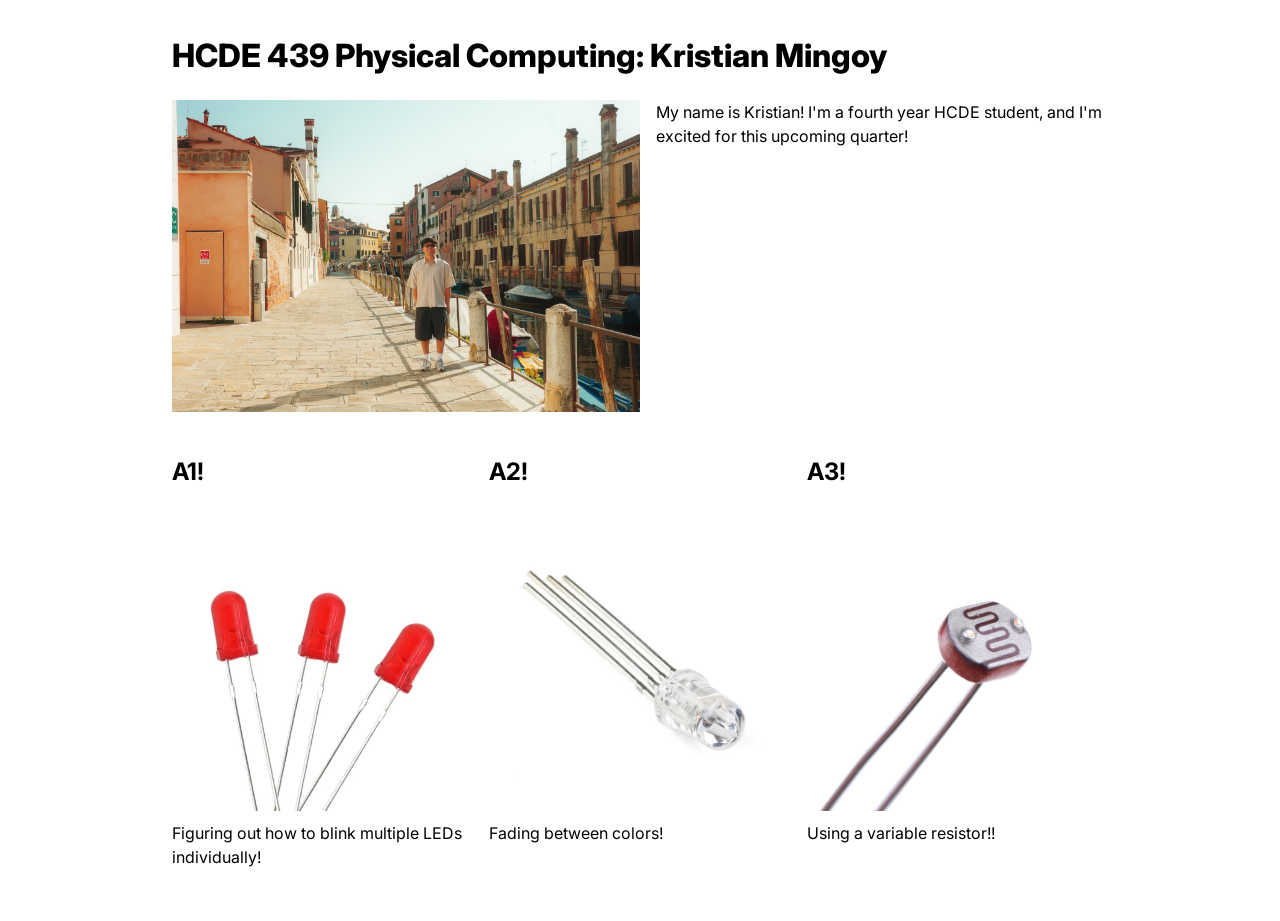
==== 439/index.html @ 4418c9a0 "eeee" ====
<!DOCTYPE html>
<html>
  <head>
    <meta charset="utf-8" />
    <meta name="viewport" content="width=device-width, maximum-scale=1.0" />

    <title>HCDE 439 - Kristian Mingoy</title>

    <link href="style.css" rel="stylesheet" />
  </head>
  <body>
    <h1>HCDE 439 Physical Computing: Kristian Mingoy</h1>

    <div class="header">
      <img src="images/kmin.JPG" />
      <p>
        My name is Kristian! I'm a fourth year HCDE student, and I'm excited
        for this upcoming quarter!
      </p>
    </div>

    <div class="grid">
      <div class="assignment">
        <a href="a1.html">
          <h2>A1!</h2>
          <img src="images/A1-cover.webp" />
        </a>
        <p>Figuring out how to blink multiple LEDs individually!</p>
      </div>

      <div class="assignment">
        <a href="a2.html">
          <h2>A2!</h2>
          <img src="images/a2-cover.webp" />
        </a>
        <p>Fading between colors!</p>
      </div>

      <div class="assignment">
        <a href="a3.html">
          <h2>A3!</h2>
          <img src="images/a3-cover.jpg" />
        </a>
        <p>Using a variable resistor!!</p>
      </div>
    </div>
  </body>
</html>
---- 439/style.css ----
@import url("https://fonts.googleapis.com/css2?family=Inter:wght@100;200;300;400;500;600;700;800;900&display=swap");

*,
*::before,
*::after {
  box-sizing: border-box;
}

* {
  margin: 0;
}

img,
picture,
video,
canvas,
svg {
  display: block;
  max-width: 100%;
  margin-bottom: 10px;
}

body {
  font-family: "Inter", sans-serif;
  line-height: 1.5;
  -webkit-font-smoothing: antialiased;
  max-width: 1000px;
  padding: 2em;
  margin: auto;
}

p {
    margin-bottom: 20px;
}

h1 {
  font-weight: 800;
  margin-bottom: 20px;
}

h2 {
  font-weight: 700;
  margin-bottom: 20px;
}


.header {
  display: flex;
  gap: 1em;
  margin-top: 1em;
}

.header img {
  width: 50%;
  object-fit: cover;
}

.grid {
  display: grid;
  grid-template-columns: repeat(auto-fit, minmax(250px, 1fr));
  gap: 1em;
  margin-top: 2em;
}

.assignment a {
  color: #000;
  text-decoration: none;
}

.assignment a:hover {
  color: #f06;
}

.assignment img {
  aspect-ratio: 1;
  object-fit: cover;
}

.assignment p {
  margin-top: 0.5em;
}
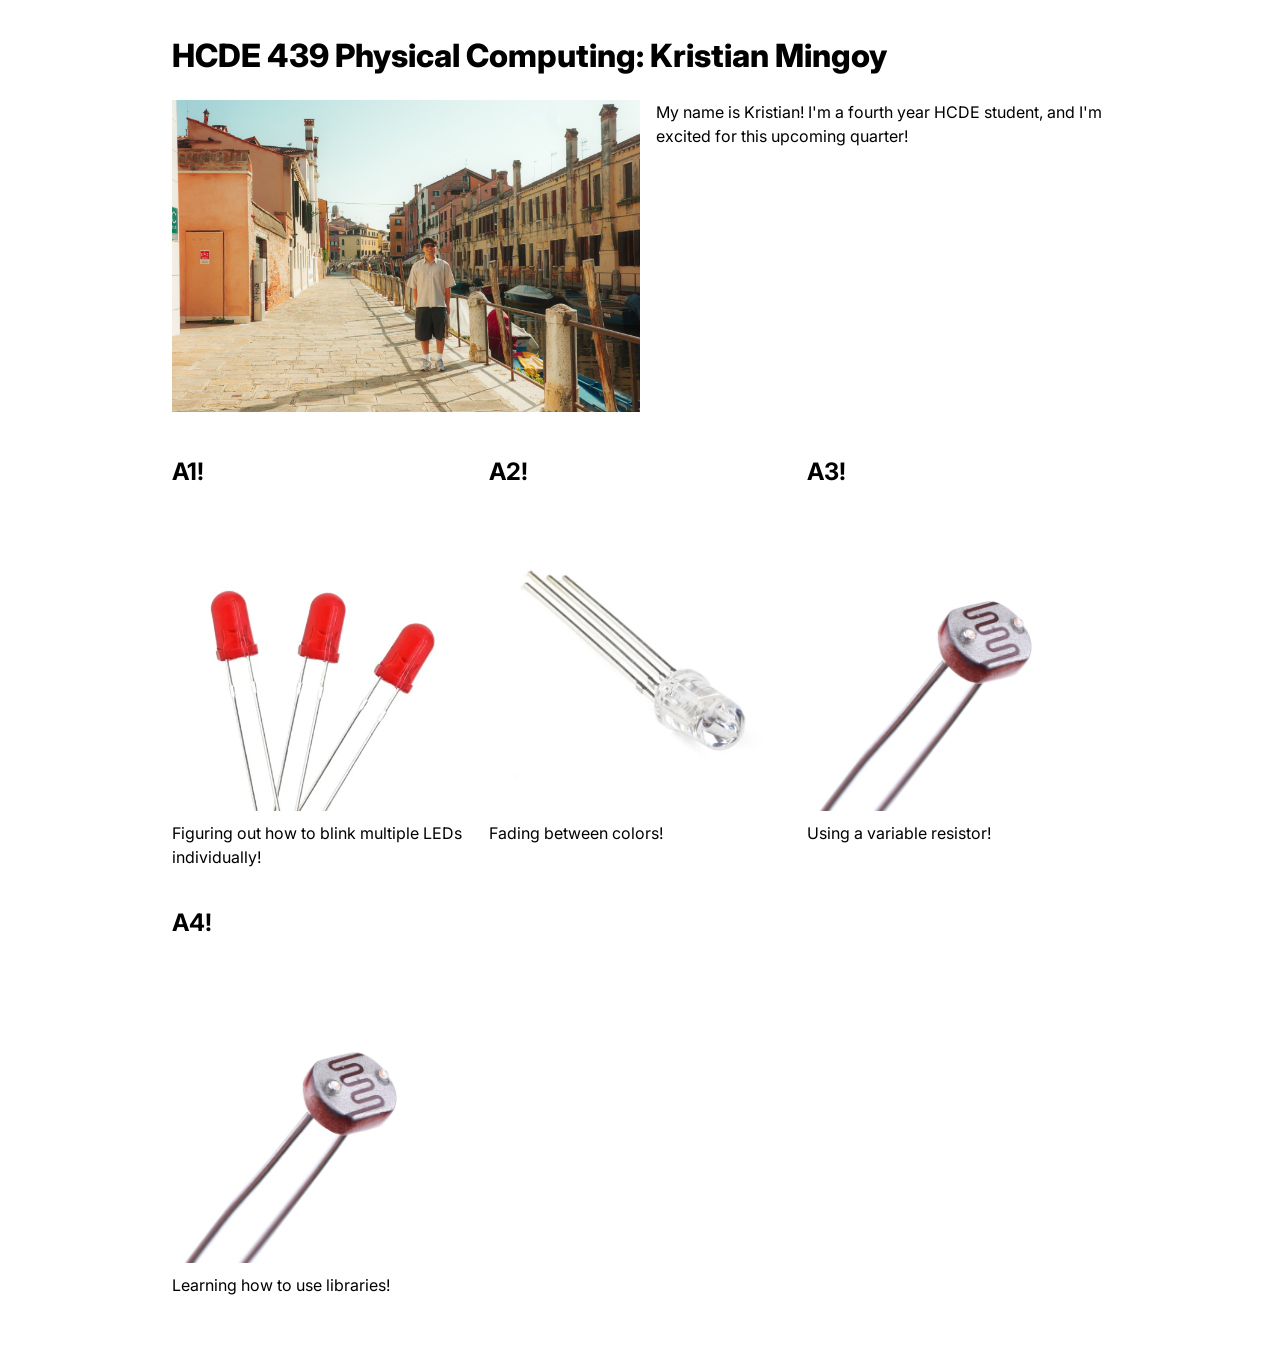
==== commit 676c6f7f: "a4updates" ====
--- a/439/index.html
+++ b/439/index.html
@@ -41,8 +41,17 @@
           <h2>A3!</h2>
           <img src="images/a3-cover.jpg" />
         </a>
-        <p>Using a variable resistor!!</p>
+        <p>Using a variable resistor!</p>
       </div>
+
+      <div class="assignment">
+        <a href="a4.html">
+          <h2>A4!</h2>
+          <img src="images/a3-cover.jpg" />
+        </a>
+        <p>Learning how to use libraries!</p>
+      </div>
+
     </div>
   </body>
 </html>
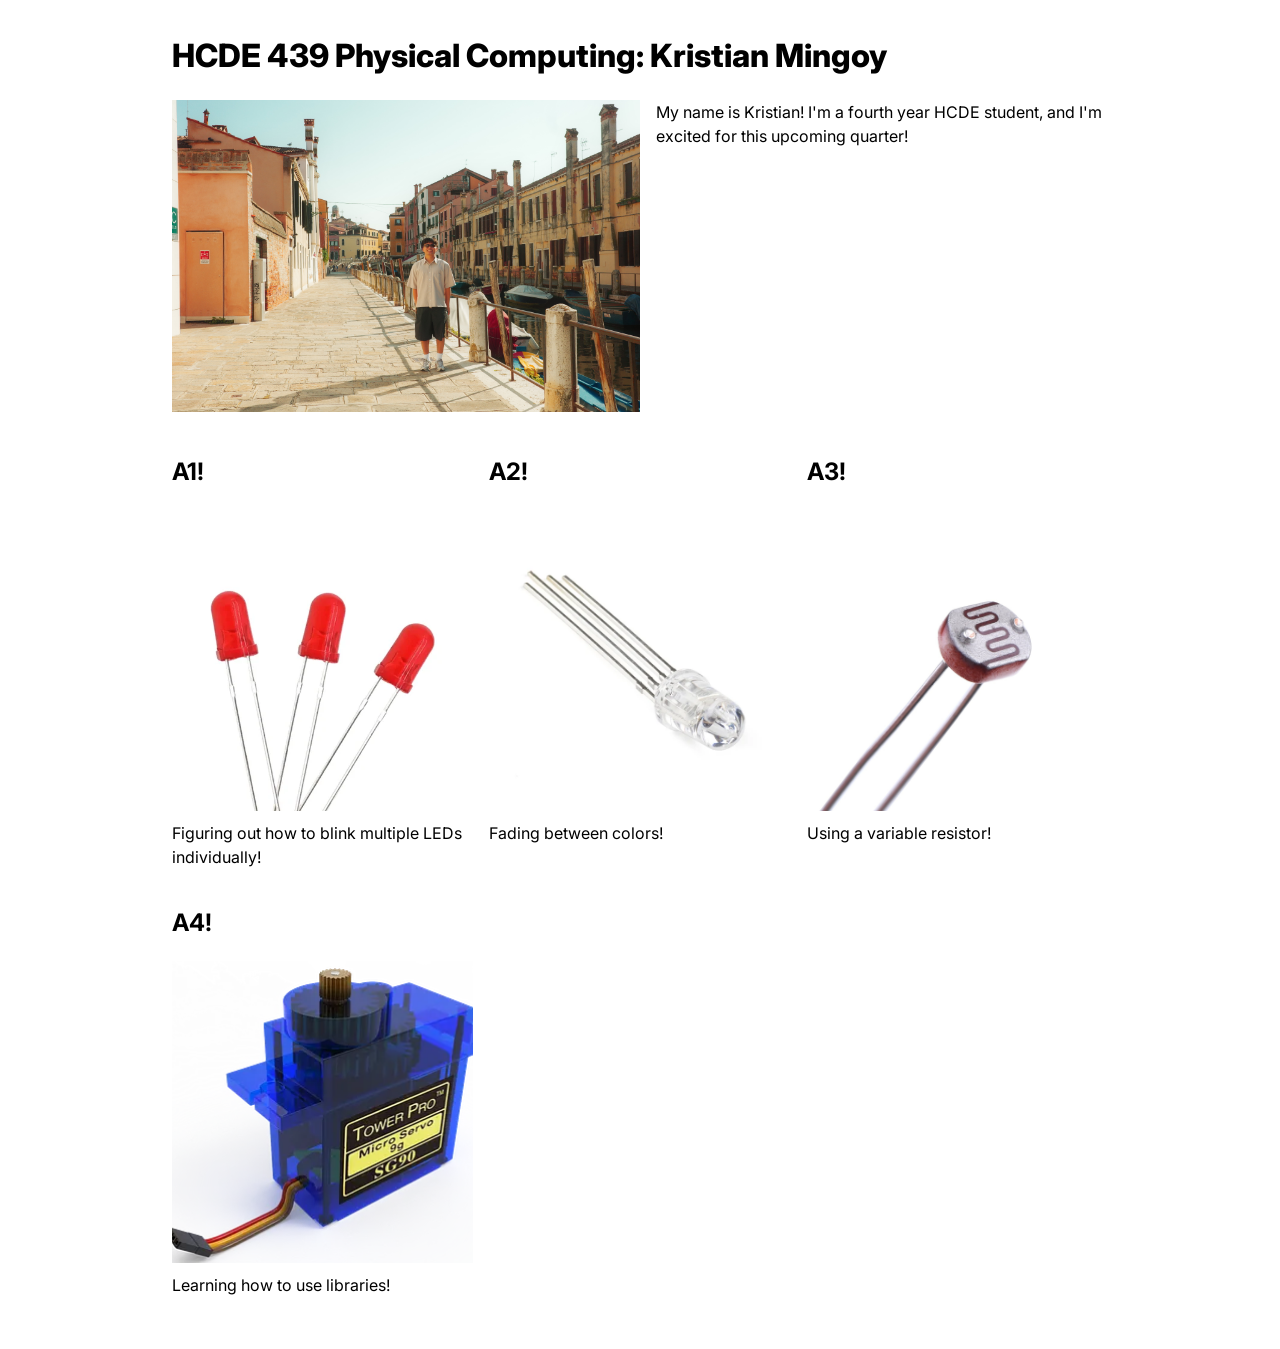
==== commit 7aec24cb: "upda4" ====
--- a/439/index.html
+++ b/439/index.html
@@ -47,7 +47,7 @@
       <div class="assignment">
         <a href="a4.html">
           <h2>A4!</h2>
-          <img src="images/a3-cover.jpg" />
+          <img src="images/a4-cover.png" />
         </a>
         <p>Learning how to use libraries!</p>
       </div>
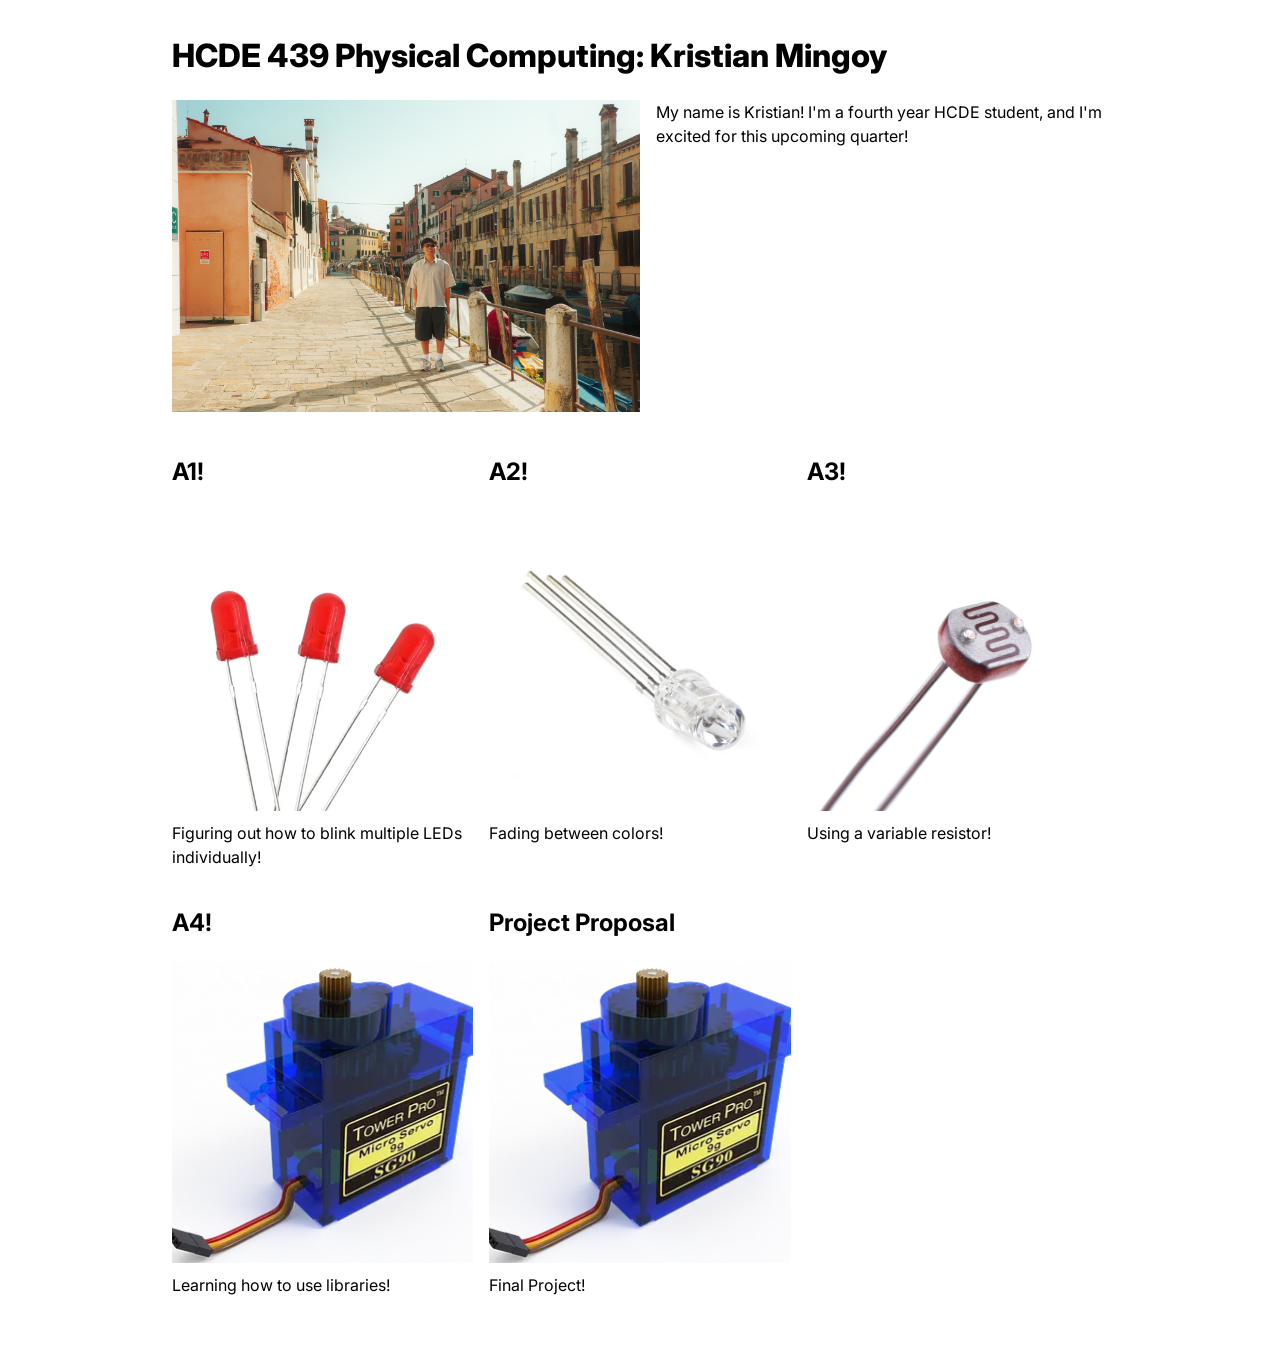
==== commit d71a6c53: "projectproposal" ====
--- a/439/index.html
+++ b/439/index.html
@@ -52,6 +52,14 @@
         <p>Learning how to use libraries!</p>
       </div>
 
+      <div class="assignment">
+        <a href="projectProposal.html">
+          <h2>Project Proposal</h2>
+          <img src="images/a4-cover.png" />
+        </a>
+        <p>Final Project!</p>
+      </div>
+
     </div>
   </body>
 </html>
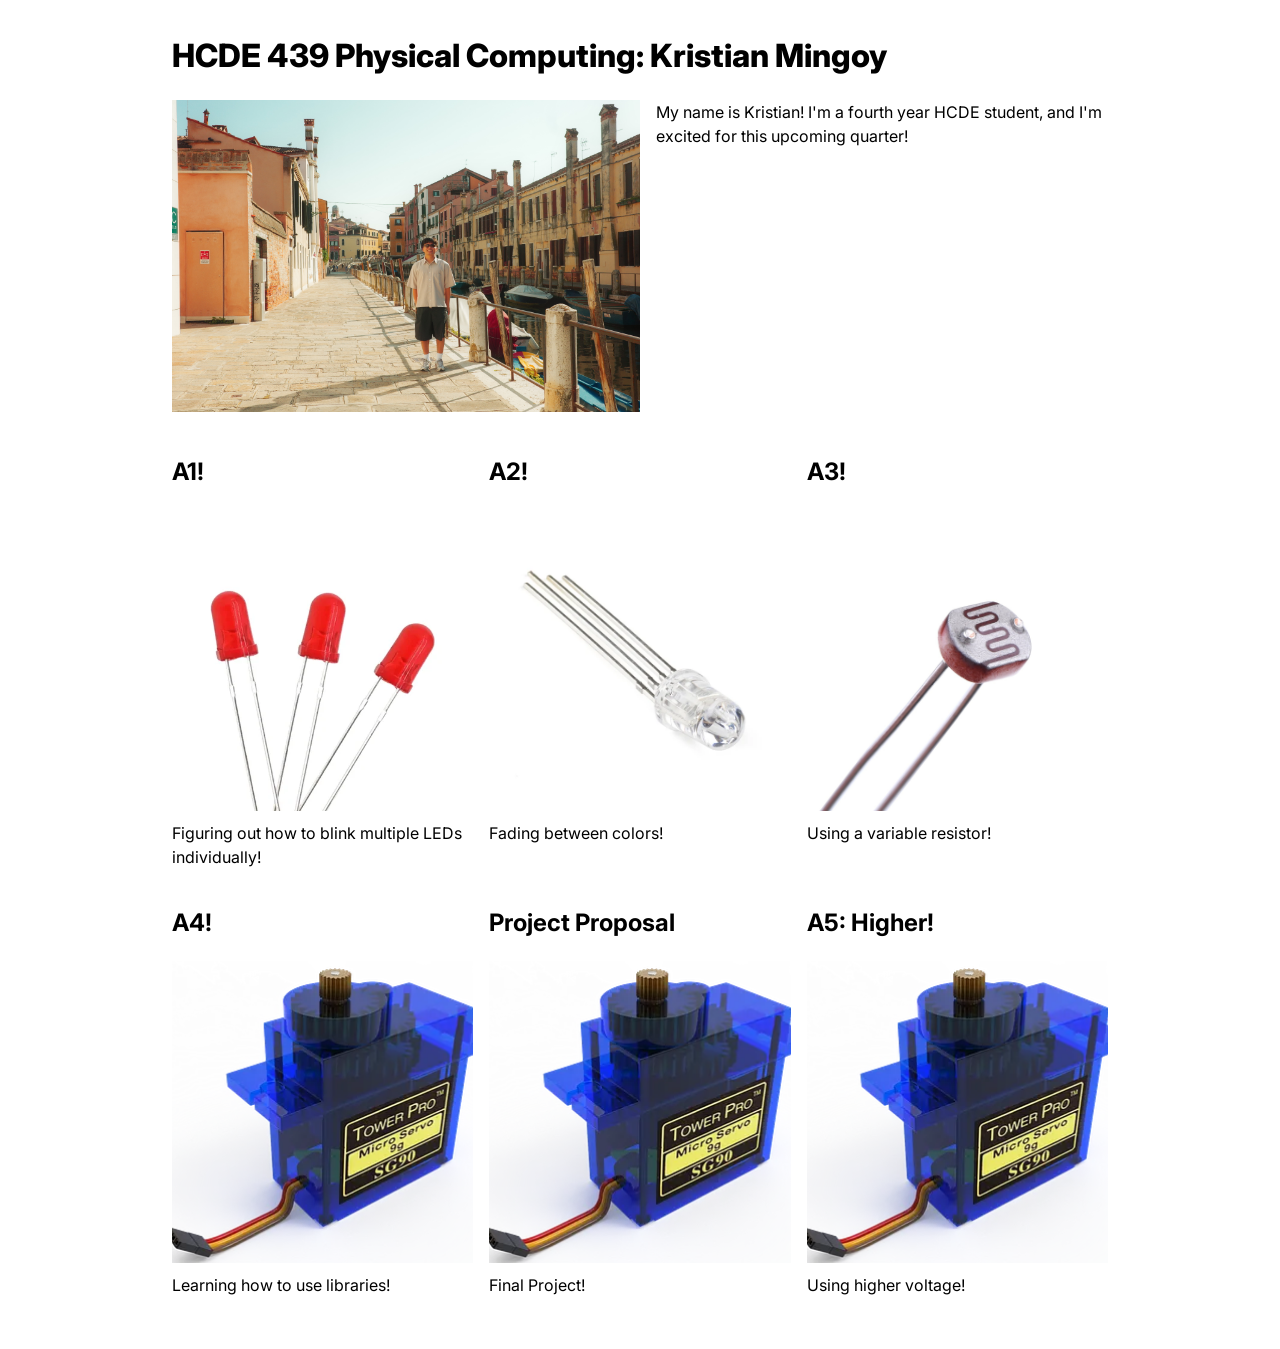
==== commit b0512bdd: "yur" ====
--- a/439/index.html
+++ b/439/index.html
@@ -60,6 +60,14 @@
         <p>Final Project!</p>
       </div>
 
+      <div class="assignment">
+        <a href="a5.html">
+          <h2>A5: Higher!</h2>
+          <img src="images/a4-cover.png" />
+        </a>
+        <p>Using higher voltage!</p>
+      </div>
+
     </div>
   </body>
 </html>
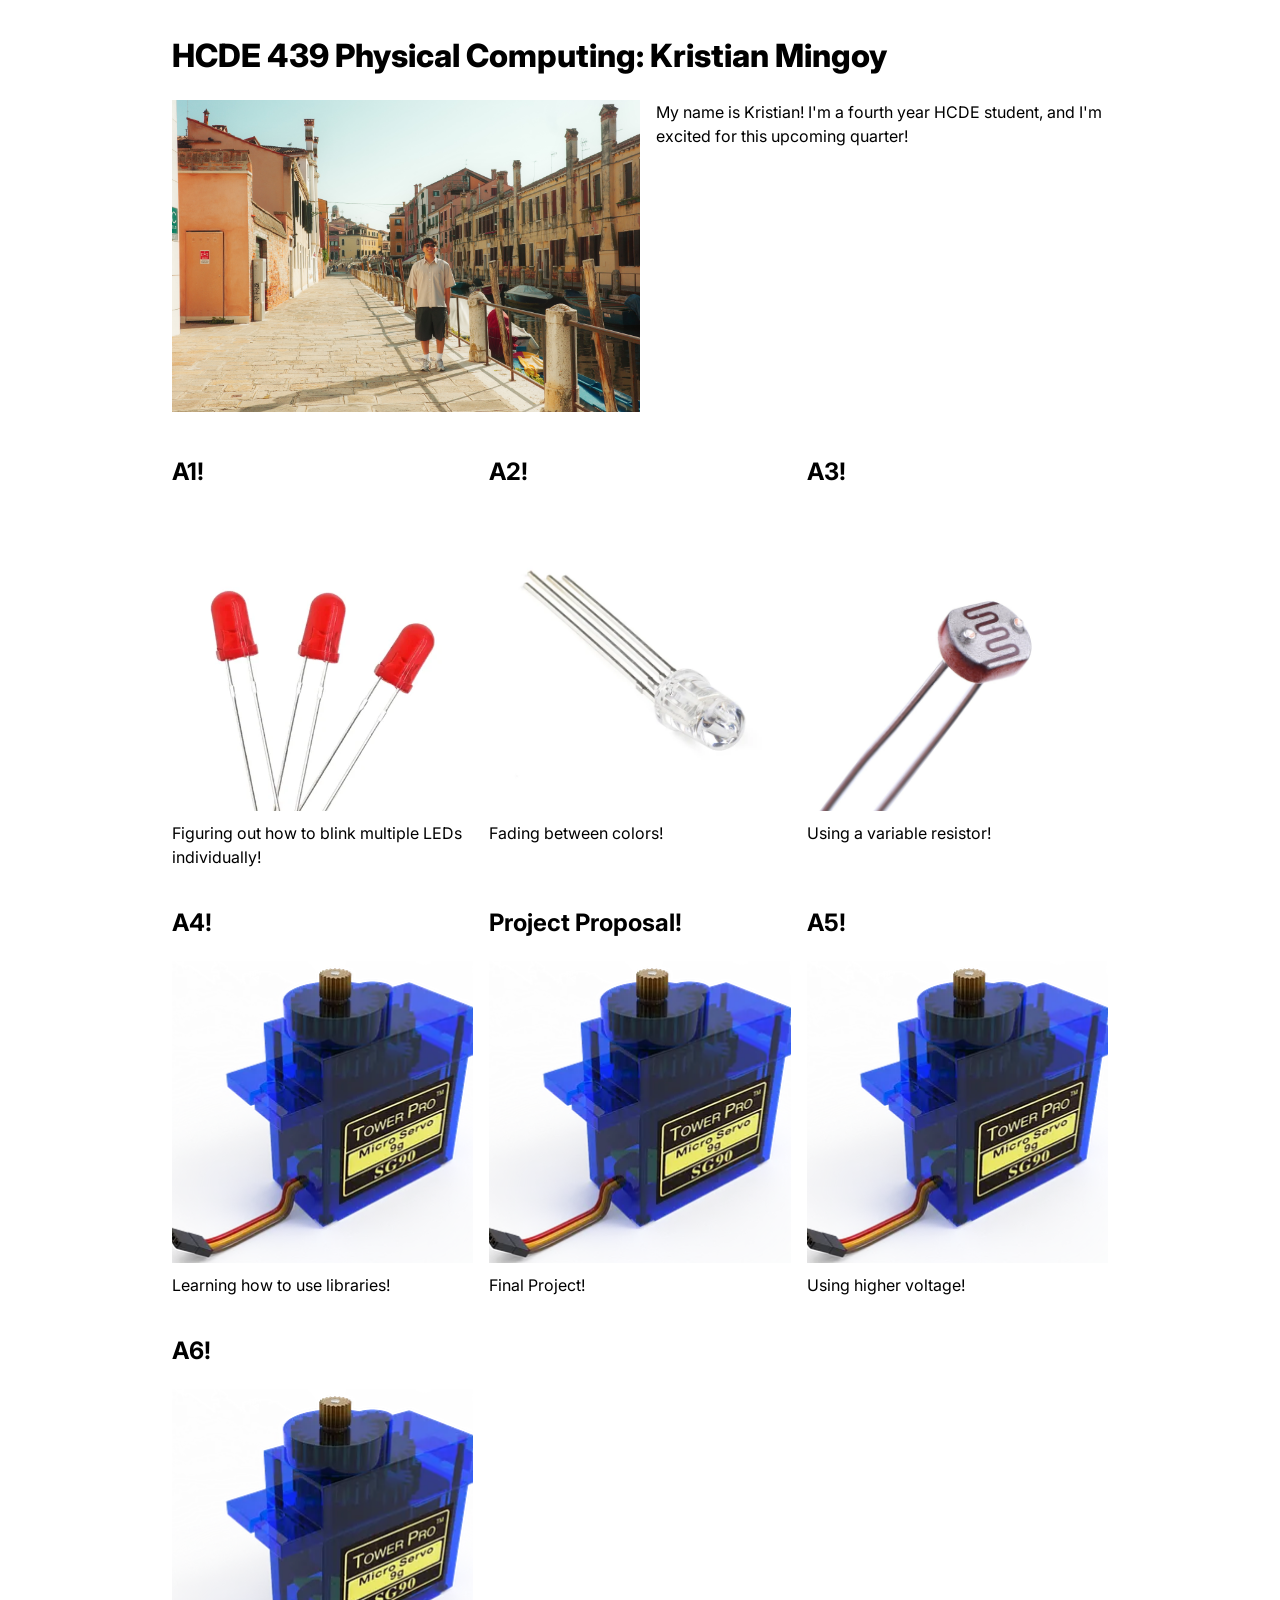
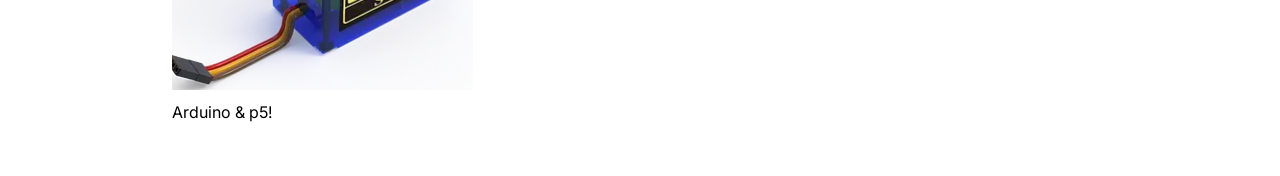
==== commit ea955a84: "finalized" ====
--- a/439/index.html
+++ b/439/index.html
@@ -54,7 +54,7 @@
 
       <div class="assignment">
         <a href="projectProposal.html">
-          <h2>Project Proposal</h2>
+          <h2>Project Proposal!</h2>
           <img src="images/a4-cover.png" />
         </a>
         <p>Final Project!</p>
@@ -62,12 +62,20 @@
 
       <div class="assignment">
         <a href="a5.html">
-          <h2>A5: Higher!</h2>
+          <h2>A5!</h2>
           <img src="images/a4-cover.png" />
         </a>
         <p>Using higher voltage!</p>
       </div>
 
+      <div class="assignment">
+        <a href="a5.html">
+          <h2>A6!</h2>
+          <img src="images/a4-cover.png" />
+        </a>
+        <p>Arduino & p5!</p>
+      </div>
+
     </div>
   </body>
 </html>
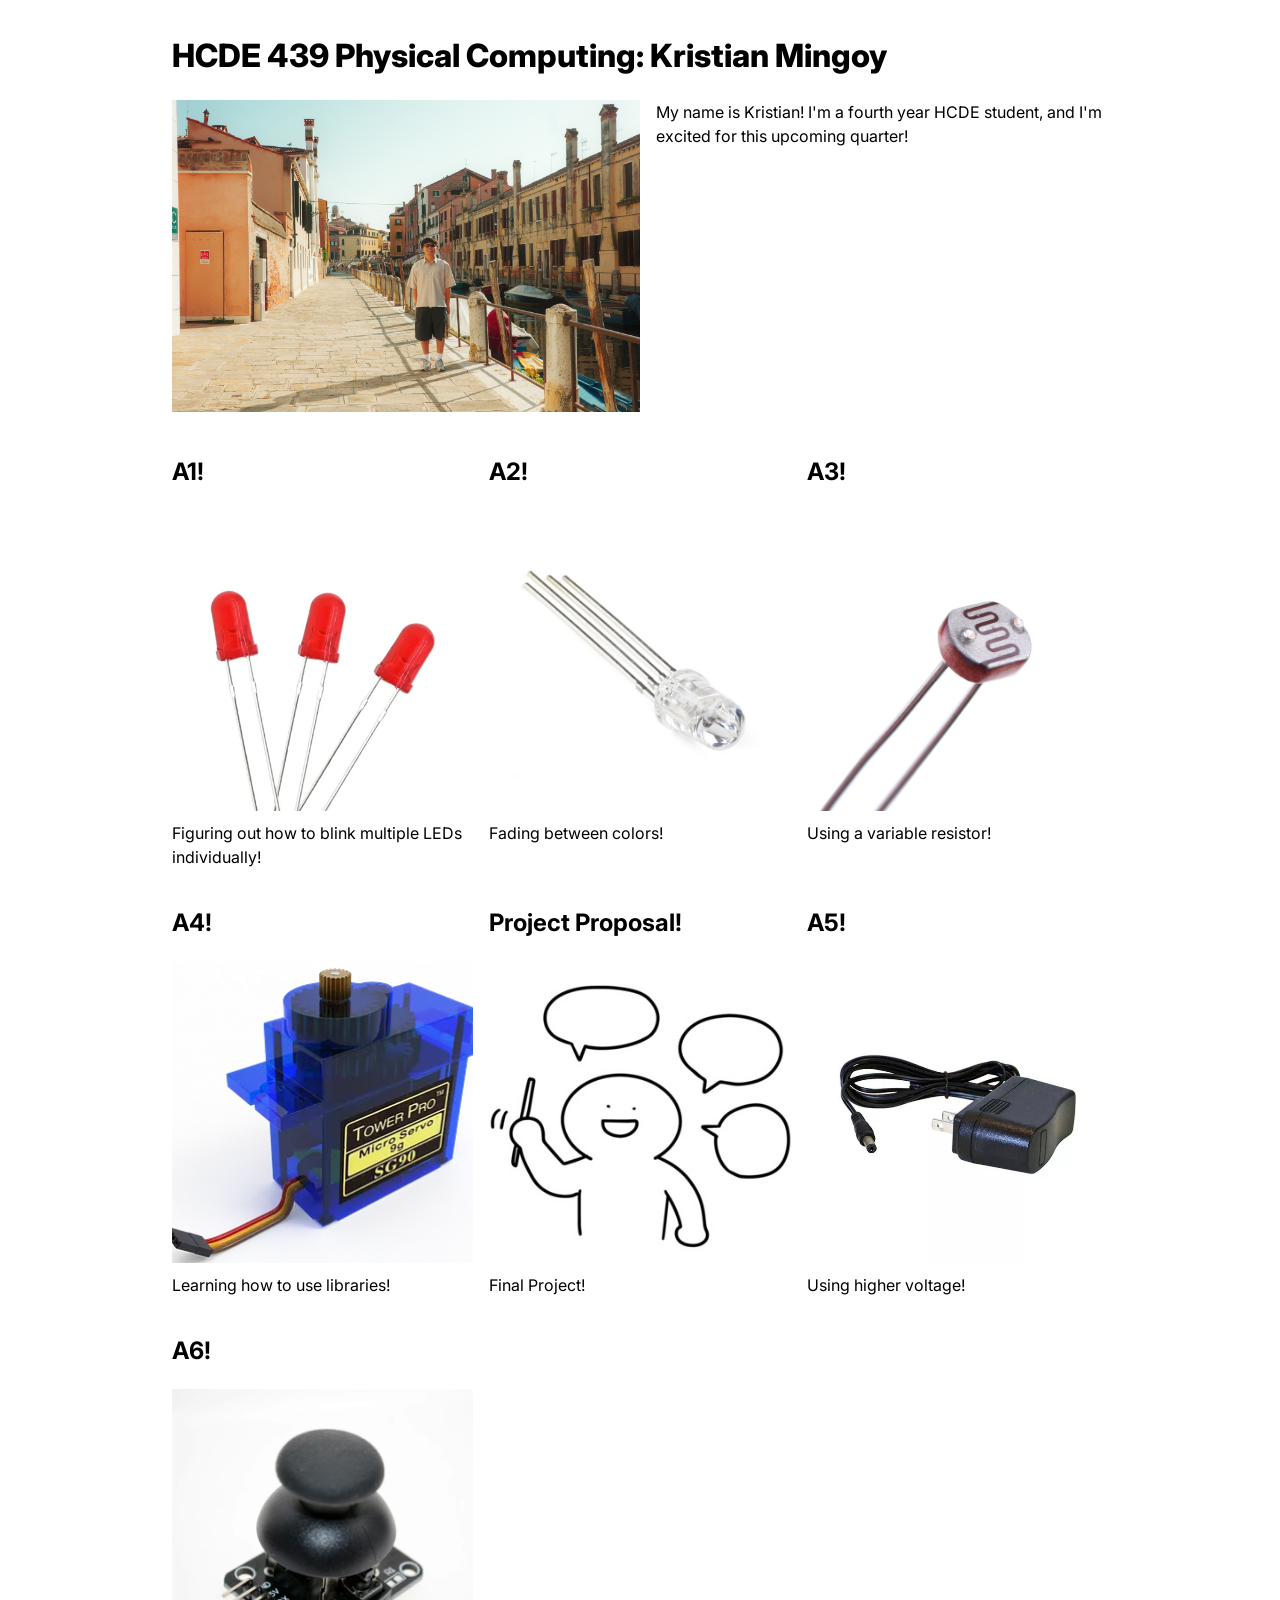
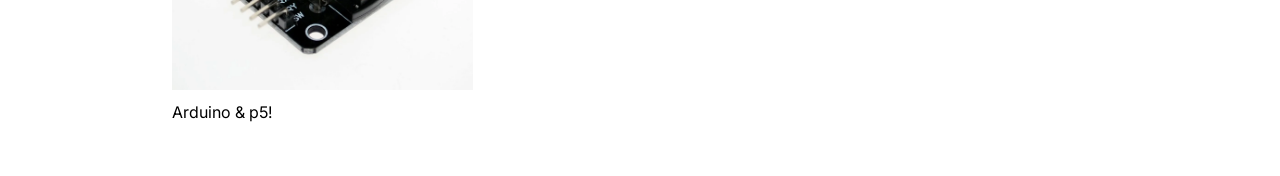
==== commit 05237641: "pusha" ====
--- a/439/index.html
+++ b/439/index.html
@@ -55,7 +55,7 @@
       <div class="assignment">
         <a href="projectProposal.html">
           <h2>Project Proposal!</h2>
-          <img src="images/a4-cover.png" />
+          <img src="images/pp-cover.jpeg" />
         </a>
         <p>Final Project!</p>
       </div>
@@ -63,15 +63,15 @@
       <div class="assignment">
         <a href="a5.html">
           <h2>A5!</h2>
-          <img src="images/a4-cover.png" />
+          <img src="images/a5-cover.webp" />
         </a>
         <p>Using higher voltage!</p>
       </div>
 
       <div class="assignment">
-        <a href="a5.html">
+        <a href="a6.html">
           <h2>A6!</h2>
-          <img src="images/a4-cover.png" />
+          <img src="images/a6-cover.webp" />
         </a>
         <p>Arduino & p5!</p>
       </div>
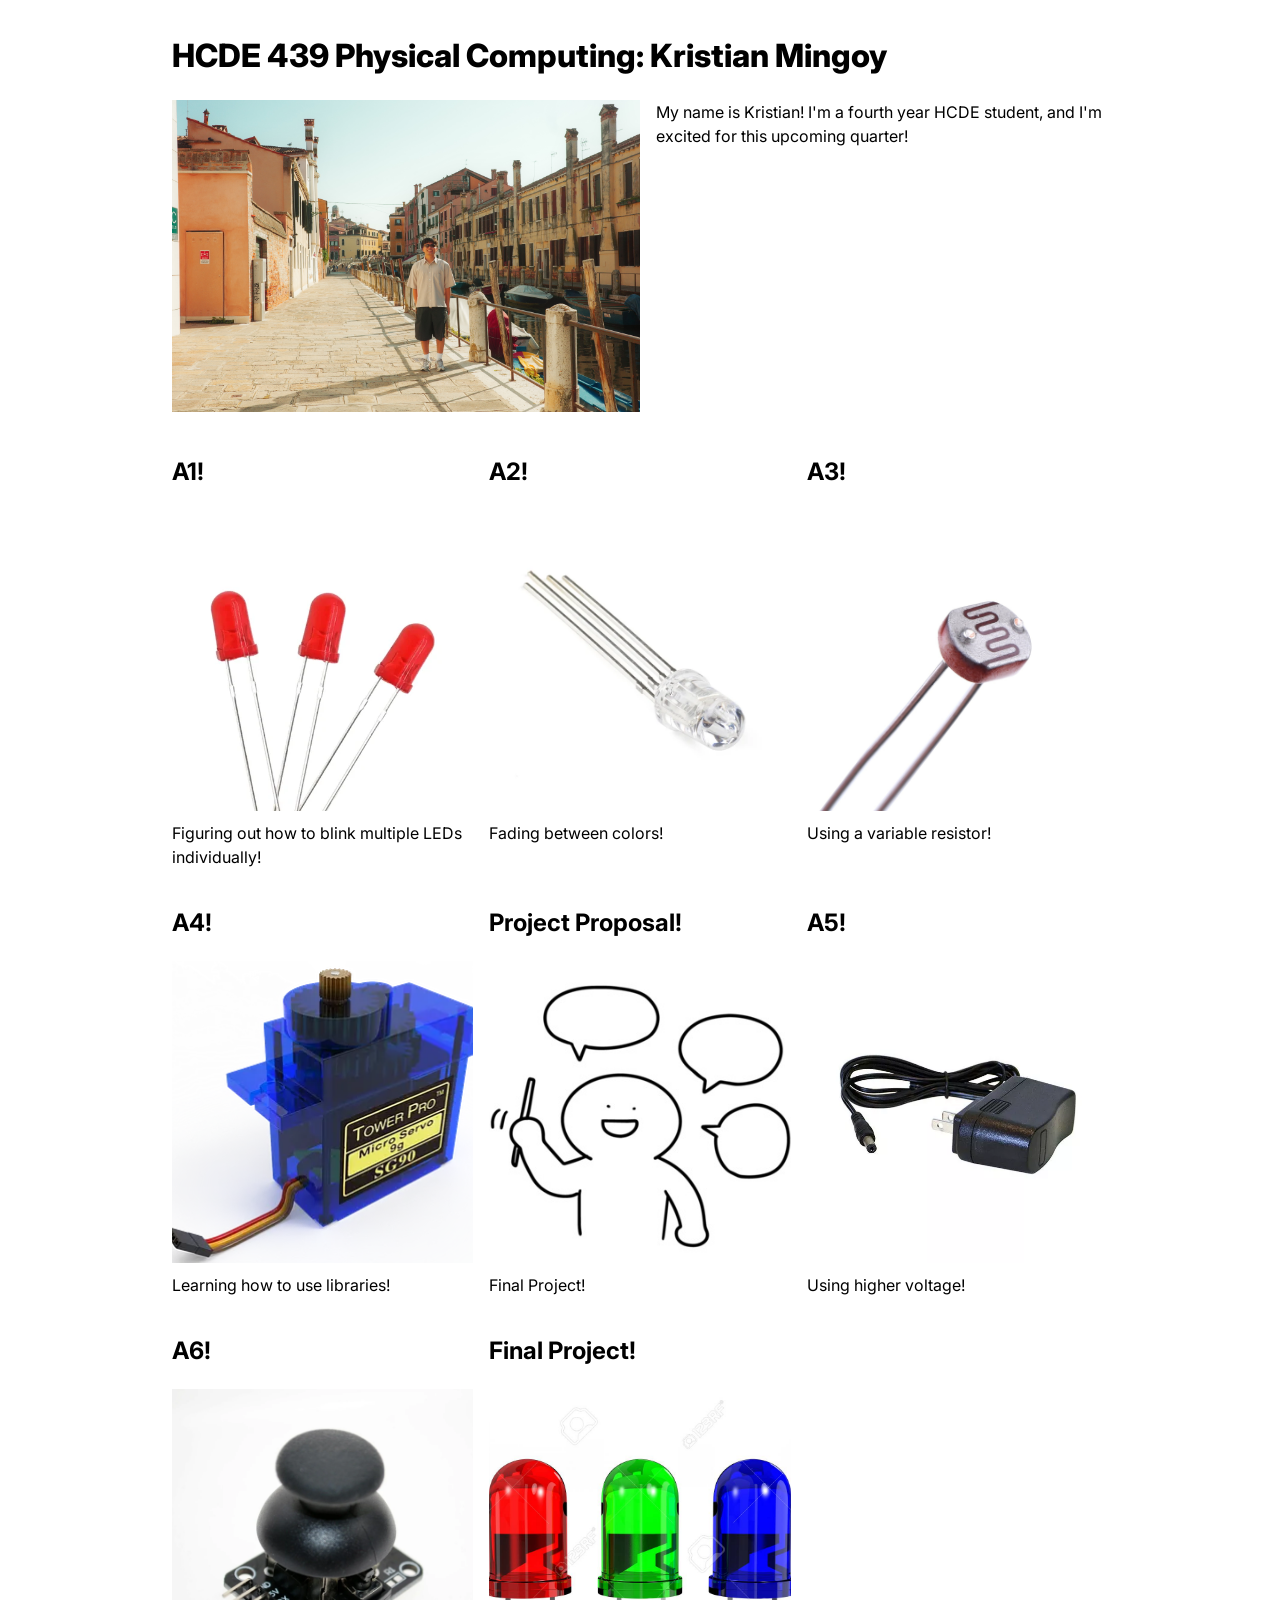
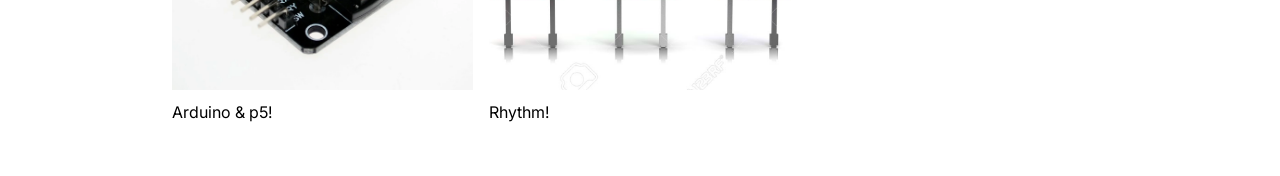
==== commit e454261b: "finalp" ====
--- a/439/index.html
+++ b/439/index.html
@@ -76,6 +76,13 @@
         <p>Arduino & p5!</p>
       </div>
 
+      <div class="assignment">
+        <a href="finalProject.html">
+          <h2>Final Project!</h2>
+          <img src="images/finalp-cover.jpg" />
+        </a>
+        <p>Rhythm!</p>
+      </div>      
     </div>
   </body>
 </html>
